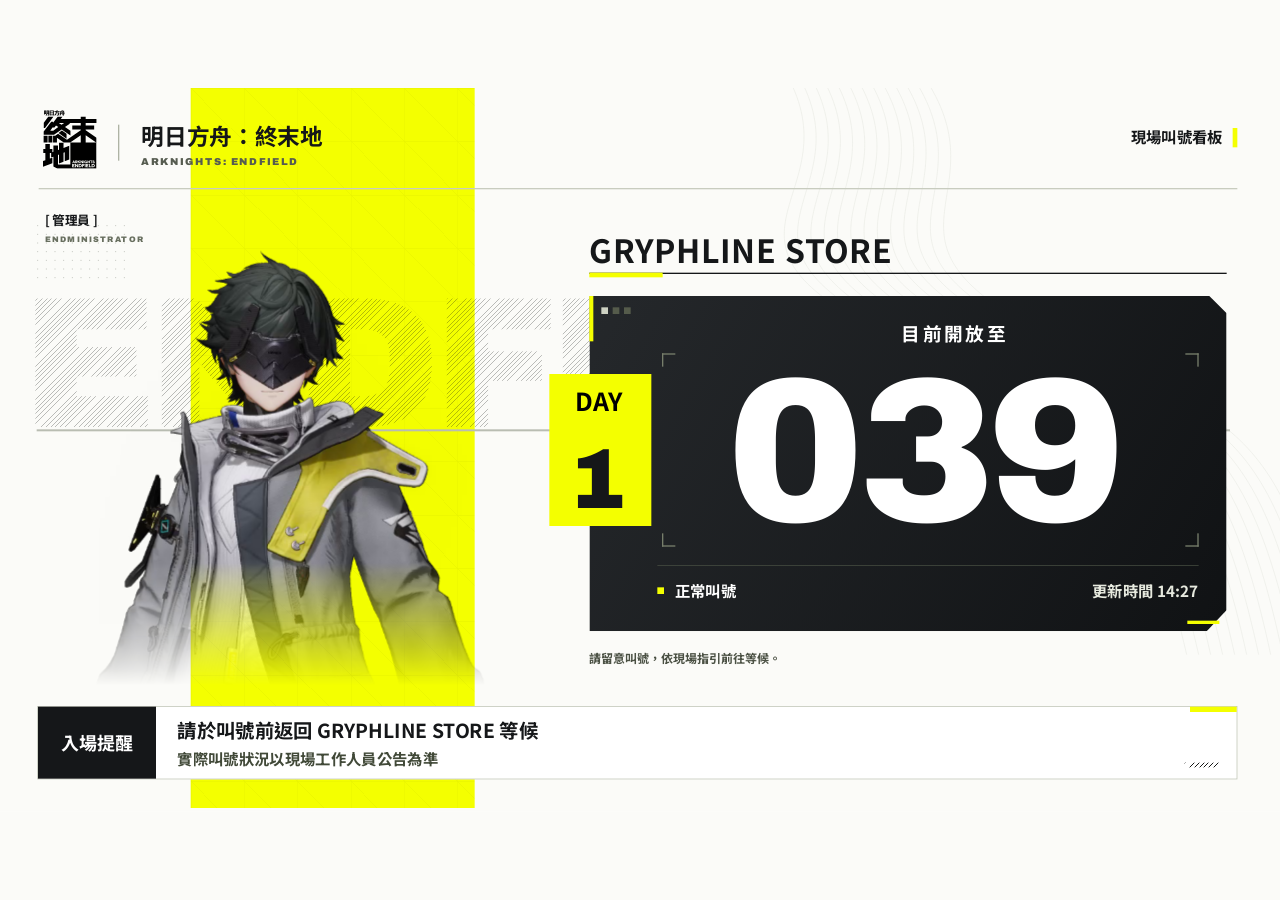
==== index.html @ 5b3ee058 "Publish Endfield queue website v1.0.2" ====
<!doctype html><html lang="zh-Hant"><head>
<meta charset="utf-8"><meta name="viewport" content="width=device-width,initial-scale=1"><meta name="theme-color" content="#f4ff00">
<title>明日方舟：終末地｜GRYPHLINE STORE 叫號看板</title><link rel="icon" href="assets/endfield-logo-original.svg" type="image/svg+xml">
<link rel="preload" href="assets/Archivo-variable.woff2" as="font" type="font/woff2" crossorigin><link rel="stylesheet" href="ui.css"><script defer src="content.js"></script><script defer src="runtime.js"></script></head>
<body><main class="canvas" aria-label="GRYPHLINE STORE 現場叫號看板">
<div class="yellow-band" aria-hidden="true"></div><div class="topography" aria-hidden="true"></div><div class="background-word" aria-hidden="true">ENDFIELD</div><div class="background-rule" aria-hidden="true"></div><div class="dot-grid" aria-hidden="true"></div>
<header class="header"><img class="logo" src="assets/endfield-logo-original.svg" alt="明日方舟：終末地"><span class="divider" aria-hidden="true"></span><div class="identity"><div class="event">明日方舟：終末地</div><div class="english">ARKNIGHTS: ENDFIELD</div></div><div class="header-note">現場叫號看板</div><span class="header-accent" aria-hidden="true"></span></header>
<div class="character-caption" aria-hidden="true"><b>[ 管理員 ]</b><small>ENDMINISTRATOR</small></div>
<div class="character-stage" aria-hidden="true"><div class="character-layer is-active" data-character="male"><img class="character-poster" src="assets/male-3d-frame.png" alt=""><canvas class="character-video" width="960" height="540"></canvas></div><div class="character-layer" data-character="female"><img class="character-poster" src="assets/female-3d-frame.png" alt=""><canvas class="character-video" width="960" height="540"></canvas></div></div>
<section class="queue" aria-labelledby="store-title"><h1 id="store-title" class="title">GRYPHLINE STORE</h1><div class="title-rule" aria-hidden="true"></div><div class="panel">
<div class="panel-surface" aria-hidden="true"></div><div class="panel-accent" aria-hidden="true"></div><div class="panel-markers" aria-hidden="true"><i></i><i></i><i></i></div><div class="label">目前開放至</div>
<div class="day-badge" aria-hidden="true"><svg class="day-label" viewBox="0 0 120 40"><text>DAY</text></svg><svg class="day-value" viewBox="0 0 120 100"><text>1</text></svg></div><svg class="number" viewBox="0 0 620 228" aria-hidden="true"><text>039</text></svg>
<p class="sr-only queue-announcement" aria-live="polite" aria-atomic="true">DAY 1，目前開放至 039。</p><div class="number-corners" aria-hidden="true"><i></i><i></i><i></i><i></i></div>
<div class="meta"><span class="status"><i aria-hidden="true"></i><span>正常叫號</span></span><span class="updated">更新時間 14:27</span></div><div class="edge-motion" aria-hidden="true"></div></div><div class="queue-note">請留意叫號，依現場指引前往等候。</div></section>
<aside class="notice" aria-label="入場提醒"><div class="notice-tag">入場提醒</div><div class="notice-copy"><div class="notice-main">請於叫號前返回 GRYPHLINE STORE 等候</div><div class="notice-sub">實際叫號狀況以現場工作人員公告為準</div></div></aside>
</main></body></html>
---- ui.css ----
@font-face{font-family:QueueTC;src:url('assets/NotoSansTC-variable.woff2') format('woff2');font-weight:100 900;font-display:swap}
@font-face{font-family:QueueDigits;src:url('assets/Archivo-variable.woff2') format('woff2');font-weight:100 900;font-stretch:62% 125%;font-display:swap}
:root{color-scheme:light;--yellow:#f4ff00;--ink:#151719}*{box-sizing:border-box}html,body{margin:0;background:#fbfbf8;overflow-x:hidden}body{font-family:QueueTC,'Microsoft JhengHei',sans-serif;font-weight:700;color:var(--ink)}
.canvas{position:absolute;width:1920px;height:1080px;overflow:hidden;background:#fbfbf8;transform-origin:0 0;font-synthesis:none}
.yellow-band{position:absolute;left:286px;top:0;width:426px;height:1080px;background:var(--yellow)}.yellow-band:after{content:'';position:absolute;inset:0;background:url('assets/block-bg-original.svg') 0 0/80px 80px;opacity:.055;animation:grid-drift 36s linear infinite}
.topography{position:absolute;left:1110px;top:-100px;width:850px;height:1000px;background:url('assets/topography.svg') center/100% 100% no-repeat;opacity:.2;animation:terrain-drift 20s ease-in-out infinite alternate}
.background-word{position:absolute;left:32px;top:276px;font:900 280px/1 QueueDigits,sans-serif;letter-spacing:-12px;white-space:nowrap;background:repeating-linear-gradient(135deg,#171917 0 1px,transparent 1px 5px);background-clip:text;-webkit-background-clip:text;color:transparent;opacity:.28}.background-rule{position:absolute;left:55px;top:512px;width:1790px;height:3px;background:#b9bdb2}.dot-grid{position:absolute;left:50px;top:200px;width:140px;height:95px;background:radial-gradient(#6c7065 1px,transparent 1px) 0 0/13px 13px;opacity:.42}
.header{position:absolute;left:58px;top:0;width:1798px;height:152px;border-bottom:2px solid #c8ccbf}.logo{position:absolute;left:6px;top:33px;width:81px;height:88px;object-fit:contain}.divider{position:absolute;left:119px;top:55px;width:2px;height:54px;background:#aeb3a4}.identity{position:absolute;left:154px;top:45px}.event{font-size:34px;line-height:1.5}.english{font:900 15px/1.3 QueueDigits,sans-serif;letter-spacing:2px;color:#565c50;margin-top:5px}.header-note{position:absolute;right:22px;top:53px;font-size:23px;line-height:40px}.header-accent{position:absolute;right:0;top:60px;width:7px;height:29px;background:var(--yellow)}
.character-caption{position:absolute;left:67px;top:184px;font-size:19px}.character-caption small{display:block;font:900 12px/1.5 QueueDigits,sans-serif;letter-spacing:2px;color:#686f5f;margin-top:7px}
.character-stage{position:absolute;left:20px;top:217px;width:840px;height:679px;overflow:hidden;mask-image:linear-gradient(to bottom,#000 73%,transparent 100%);-webkit-mask-image:linear-gradient(to bottom,#000 73%,transparent 100%)}.character-layer{position:absolute;inset:0;opacity:0;transition:opacity 850ms ease-in-out;pointer-events:none}.character-layer.is-active{opacity:1}.character-poster,.character-video{position:absolute;width:1897.412px;height:1067.294px;max-width:none;left:-543.529px;top:0}.character-layer[data-character=female] .character-poster,.character-layer[data-character=female] .character-video{left:-573.176px;top:-98.824px}.character-video{opacity:0}.character-layer.has-video .character-video{opacity:1}.character-layer.has-video .character-poster{opacity:0}
.queue{position:absolute;left:884px;top:208px;width:956px;height:672px}.title{margin:0;height:69px;display:flex;align-items:center;font-size:48px;line-height:1.2;letter-spacing:1px;white-space:nowrap}.title-rule{position:absolute;top:69px;width:100%;height:2px;background:var(--ink)}.title-rule:before{content:'';position:absolute;left:0;top:0;width:110px;height:7px;background:var(--yellow)}
.panel{position:absolute;top:104px;width:956px;height:503px;color:#fff}.panel-surface{position:absolute;inset:0;background:linear-gradient(120deg,#25282b,#101214);clip-path:polygon(0 0,calc(100% - 26px) 0,100% 26px,100% calc(100% - 32px),calc(100% - 30px) 100%,0 100%)}.panel-accent{position:absolute;left:0;top:0;width:6px;height:68px;background:var(--yellow)}.panel-markers{position:absolute;left:18px;top:17px;display:flex;gap:7px}.panel-markers i{width:10px;height:10px;background:#555b4b}.panel-markers i:first-child{background:#cdd1c2}.label{position:absolute;left:160px;right:20px;top:34px;font-size:28px;letter-spacing:4px;line-height:1.5;text-align:center}
.day-badge{position:absolute;left:-60px;top:117px;width:152px;height:228px;background:var(--yellow);color:var(--ink)}.day-badge svg{position:absolute;overflow:visible}.day-label{left:16px;top:22px;width:120px;height:40px}.day-value{left:16px;top:106px;width:120px;height:100px}.day-label text{font-family:QueueTC,sans-serif;font-size:36px;font-weight:700}.day-value text,.number text{font-family:QueueDigits,sans-serif;font-weight:900;font-size:310px;fill:currentColor}.number{position:absolute;left:196px;top:117px;width:620px;height:228px;overflow:visible;color:#fff}.number text{font-variant-numeric:tabular-nums;letter-spacing:-10px}
.number-corners{position:absolute;left:109px;top:86px;width:805px;height:290px;pointer-events:none}.number-corners i{position:absolute;width:20px;height:20px;border-color:#777e6b;border-style:solid;border-width:0}.number-corners i:nth-child(1){left:0;top:0;border-left-width:2px;border-top-width:2px}.number-corners i:nth-child(2){right:0;top:0;border-right-width:2px;border-top-width:2px}.number-corners i:nth-child(3){left:0;bottom:0;border-left-width:2px;border-bottom-width:2px}.number-corners i:nth-child(4){right:0;bottom:0;border-right-width:2px;border-bottom-width:2px}
.meta{position:absolute;left:102px;right:42px;top:404px;height:75px;border-top:1px solid #4c5345;display:flex;align-items:center;justify-content:space-between;font-size:23px;gap:20px;white-space:nowrap}.status{display:flex;align-items:center;gap:16px}.status i{width:10px;height:10px;background:var(--yellow)}.updated{color:#e6e9de}.edge-motion{position:absolute;right:11px;bottom:11px;width:48px;height:5px;background:var(--yellow);animation:edge-travel 8s ease-in-out infinite}.queue-note{position:absolute;top:633px;font-size:18px;color:#4b5144;line-height:1.5}
.notice{position:absolute;left:56px;top:927px;width:1800px;min-height:102px;border:1px solid #b6bcac;background:#fff;display:flex;align-items:stretch}.notice-tag{width:177px;flex-shrink:0;background:var(--ink);color:#fff;display:flex;align-items:center;justify-content:center;font-size:27px;line-height:1.4}.notice-copy{padding:14px 72px 14px 32px;display:flex;flex-direction:column;justify-content:center;gap:7px;min-width:0}.notice-main{font-size:29px;line-height:1.4;overflow-wrap:anywhere}.notice-sub{font-size:23px;line-height:1.4;color:#414938;overflow-wrap:anywhere}.notice:before{content:'';position:absolute;right:0;top:0;width:70px;height:8px;background:var(--yellow)}.notice:after{content:'';position:absolute;right:24px;bottom:17px;width:54px;height:7px;background:repeating-linear-gradient(135deg,#171917 0 1px,transparent 1px 5px)}
.sr-only{position:absolute;width:1px;height:1px;clip-path:inset(50%);overflow:hidden;white-space:nowrap}
.mobile.canvas{width:360px;height:640px;background:#fff}.mobile .yellow-band{left:109px;top:70px;width:144px;height:482px}.mobile .topography{display:none}.mobile .background-word{left:-5px;top:423px;font-size:71px;letter-spacing:-3px;opacity:.48}.mobile .background-rule{left:12px;top:484px;width:336px;height:2px}.mobile .dot-grid{left:14px;top:347px;width:59px;height:45px;opacity:.35}
.mobile .header{left:17px;width:326px;height:70px;border-bottom-width:1px}.mobile .logo{left:1px;top:12px;width:42px;height:46px}.mobile .divider{left:56px;top:22px;width:1px;height:31px}.mobile .identity{left:70px;top:13px}.mobile .event{font-size:17px;line-height:1.5}.mobile .english{display:none}.mobile .header-note{left:70px;right:auto;top:39px;font-size:11px;line-height:20px}.mobile .header-accent{right:5px;top:18px;width:8px;height:35px}.mobile .character-caption{display:none}
.mobile .character-stage{left:1px;top:334px;width:359px;height:216px}.mobile .character-poster,.mobile .character-video{width:810.918px;height:456.141px;left:-232.294px;top:7px}.mobile .character-layer[data-character=female] .character-poster,.mobile .character-layer[data-character=female] .character-video{left:-244.965px;top:-49.235px}
.mobile .queue{left:16px;top:85px;width:328px;height:246px}.mobile .title{height:35px;background:#fff;padding-left:8px;font-size:21px;letter-spacing:.1px;line-height:1.2}.mobile .title-rule{top:35px}.mobile .title-rule:before{width:50px;height:4px}.mobile .panel{top:48px;width:328px;height:198px}.mobile .panel-surface{clip-path:polygon(0 0,calc(100% - 12px) 0,100% 12px,100% calc(100% - 14px),calc(100% - 14px) 100%,0 100%)}.mobile .panel-accent{width:4px;height:32px}.mobile .panel-markers{display:none}.mobile .label{left:60px;right:28px;top:13px;font-size:14px;letter-spacing:2px;line-height:1.4}
.mobile .day-badge{left:-7px;top:52.5px;width:48px;height:81px}.mobile .day-label{left:3px;top:8px;width:42px;height:14px}.mobile .day-value{left:3px;top:32px;width:42px;height:35px}.mobile .number{left:54px;top:49.5px;width:256px;height:87px}.mobile .number-corners{left:53px;top:41px;width:259px;height:104px}.mobile .number-corners i{width:7px;height:7px;border-width:0}.mobile .number-corners i:nth-child(1){border-width:1px 0 0 1px}.mobile .number-corners i:nth-child(2){border-width:1px 1px 0 0}.mobile .number-corners i:nth-child(3){border-width:0 0 1px 1px}.mobile .number-corners i:nth-child(4){border-width:0 1px 1px 0}
.mobile .meta{left:14px;right:15px;top:156px;height:36px;font-size:11px;gap:8px}.mobile .status{gap:7px}.mobile .status i{width:5px;height:5px}.mobile .edge-motion{right:9px;bottom:0;width:19px;height:3px}.mobile .queue-note{display:none}
.mobile .notice{left:16px;top:549px;width:328px;min-height:76px;display:block}.mobile .notice-tag{font-size:11px;line-height:20px;height:22px;width:68px}.mobile .notice-copy{display:flex;gap:5px;padding:8px 8px 9px}.mobile .notice-main{font-size:12px;line-height:1.45}.mobile .notice-sub{font-size:11px;line-height:1.45}.mobile .notice:before,.mobile .notice:after{display:none}
@keyframes grid-drift{to{background-position:80px 80px}}@keyframes terrain-drift{to{transform:translate(12px,7px)}}@keyframes edge-travel{0%,22%,100%{transform:translateX(0);opacity:1}55%,75%{transform:translateX(-100px);opacity:.5}}
.motion-off *,.motion-off *:before,.motion-off *:after,.background-off .yellow-band:after,.background-off .topography,.background-off .edge-motion{animation:none!important}.motion-off .character-layer{transition:none}@media(prefers-reduced-motion:reduce){*,*:before,*:after{animation:none!important;transition:none!important}}
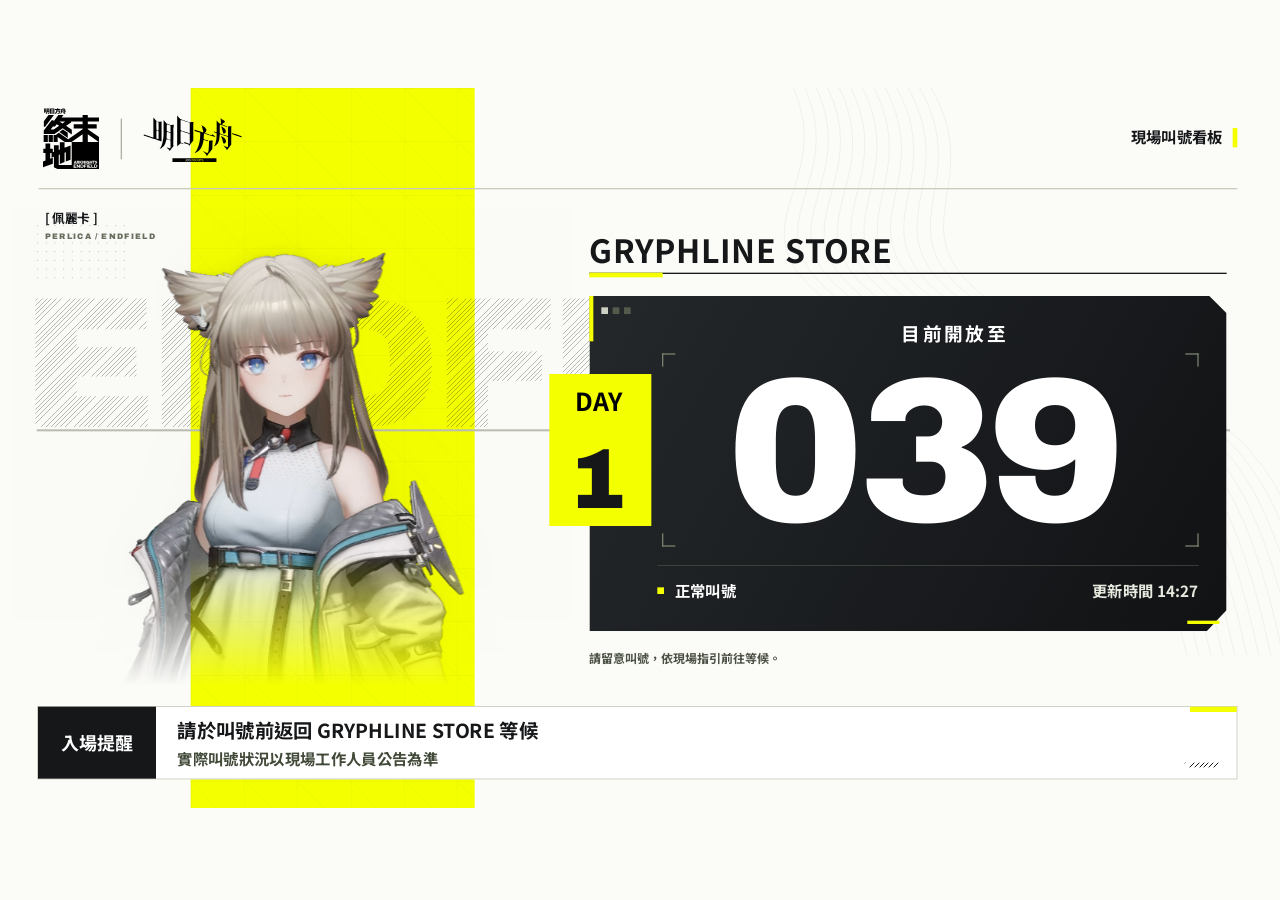
==== commit 0d15ea41: "Implement approved V6 and resilient Perlica video playback" ====
--- a/index.html
+++ b/index.html
@@ -1,12 +1,12 @@
 <!doctype html><html lang="zh-Hant"><head>
 <meta charset="utf-8"><meta name="viewport" content="width=device-width,initial-scale=1"><meta name="theme-color" content="#f4ff00">
-<title>明日方舟：終末地｜GRYPHLINE STORE 叫號看板</title><link rel="icon" href="assets/endfield-logo-original.svg" type="image/svg+xml">
-<link rel="preload" href="assets/Archivo-variable.woff2" as="font" type="font/woff2" crossorigin><link rel="stylesheet" href="ui.css"><script defer src="content.js"></script><script defer src="runtime.js"></script></head>
+<title>明日方舟 × 終末地｜GRYPHLINE STORE 叫號看板</title><link rel="icon" href="assets/endfield-logo-original.svg" type="image/svg+xml">
+<link rel="preload" href="assets/Archivo-variable.woff2" as="font" type="font/woff2" crossorigin><link rel="stylesheet" href="ui.css?v=2.0.0"><script defer src="content.js?v=2.0.0"></script><link rel="stylesheet" href="v6.css?v=2.0.0"><script defer src="video-player.js?v=2.0.0"></script><script defer src="runtime.js?v=2.0.0"></script></head>
 <body><main class="canvas" aria-label="GRYPHLINE STORE 現場叫號看板">
 <div class="yellow-band" aria-hidden="true"></div><div class="topography" aria-hidden="true"></div><div class="background-word" aria-hidden="true">ENDFIELD</div><div class="background-rule" aria-hidden="true"></div><div class="dot-grid" aria-hidden="true"></div>
-<header class="header"><img class="logo" src="assets/endfield-logo-original.svg" alt="明日方舟：終末地"><span class="divider" aria-hidden="true"></span><div class="identity"><div class="event">明日方舟：終末地</div><div class="english">ARKNIGHTS: ENDFIELD</div></div><div class="header-note">現場叫號看板</div><span class="header-accent" aria-hidden="true"></span></header>
-<div class="character-caption" aria-hidden="true"><b>[ 管理員 ]</b><small>ENDMINISTRATOR</small></div>
-<div class="character-stage" aria-hidden="true"><div class="character-layer is-active" data-character="male"><img class="character-poster" src="assets/male-3d-frame.png" alt=""><canvas class="character-video" width="960" height="540"></canvas></div><div class="character-layer" data-character="female"><img class="character-poster" src="assets/female-3d-frame.png" alt=""><canvas class="character-video" width="960" height="540"></canvas></div></div>
+<header class="header"><div class="brand-pair"><img class="brand-endfield" src="assets/endfield-logo-original.svg" alt="明日方舟：終末地"><span class="brand-divider" aria-hidden="true"></span><img class="brand-arknights" src="assets/arknights-logo.svg" alt="明日方舟"></div><div class="header-note">現場叫號看板</div><span class="header-accent" aria-hidden="true"></span></header>
+<div class="character-caption" aria-hidden="true"><b class="operator-name">[ 佩麗卡 ]</b><small class="operator-en">PERLICA / ENDFIELD</small></div>
+<div class="amiya-scene" aria-hidden="true"><img src="assets/amiya-e1.png" alt=""><span>RHODES ISLAND</span></div><div class="character-stage" aria-hidden="true"><div class="character-layer is-active" data-character="perlica"><img class="character-poster" fetchpriority="high" src="assets/perlica-poster.png" alt=""><canvas class="character-video" width="960" height="540"></canvas></div><div class="character-layer" data-character="amiya"><img class="character-poster" src="assets/amiya.png" alt=""></div></div>
 <section class="queue" aria-labelledby="store-title"><h1 id="store-title" class="title">GRYPHLINE STORE</h1><div class="title-rule" aria-hidden="true"></div><div class="panel">
 <div class="panel-surface" aria-hidden="true"></div><div class="panel-accent" aria-hidden="true"></div><div class="panel-markers" aria-hidden="true"><i></i><i></i><i></i></div><div class="label">目前開放至</div>
 <div class="day-badge" aria-hidden="true"><svg class="day-label" viewBox="0 0 120 40"><text>DAY</text></svg><svg class="day-value" viewBox="0 0 120 100"><text>1</text></svg></div><svg class="number" viewBox="0 0 620 228" aria-hidden="true"><text>039</text></svg>
@@ -14,3 +14,4 @@
 <div class="meta"><span class="status"><i aria-hidden="true"></i><span>正常叫號</span></span><span class="updated">更新時間 14:27</span></div><div class="edge-motion" aria-hidden="true"></div></div><div class="queue-note">請留意叫號，依現場指引前往等候。</div></section>
 <aside class="notice" aria-label="入場提醒"><div class="notice-tag">入場提醒</div><div class="notice-copy"><div class="notice-main">請於叫號前返回 GRYPHLINE STORE 等候</div><div class="notice-sub">實際叫號狀況以現場工作人員公告為準</div></div></aside>
 </main></body></html>
+
--- a/v6.css
+++ b/v6.css
@@ -0,0 +1,33 @@
+/* Approved V6 composition, consolidated from handoff-v6/proposal.css. */
+.brand-pair{position:absolute;left:6px;top:26px;height:100px;display:flex;align-items:center;gap:32px}
+.brand-endfield{width:85px;height:94px;object-fit:contain}.brand-divider{height:61px;width:2px;background:#aeb3a4}
+.brand-arknights{width:148px;height:72px;object-fit:contain}
+.character-caption{z-index:2;top:180px;left:67px}
+.character-stage{top:180px;height:716px}
+.character-layer[data-character=perlica] .character-poster,.character-layer[data-character=perlica] .character-video{width:2200px;height:1237.5px;left:-685px;top:-90px}
+.character-layer[data-character=amiya] .character-poster{width:1650px;height:1650px;left:-425px;top:-24px}
+.character-video,.character-poster{transition:opacity 250ms ease}
+.video-decoder{position:fixed;left:0;bottom:0;width:1px;height:1px;opacity:.001;pointer-events:none}
+.amiya-scene{position:absolute;left:40px;top:230px;width:790px;height:666px;overflow:hidden;pointer-events:none;opacity:0;transition:opacity 850ms ease-in-out;background:none;mask-image:linear-gradient(to right,transparent,#000 12%,#000 85%,transparent);-webkit-mask-image:linear-gradient(to right,transparent,#000 12%,#000 85%,transparent)}
+.amiya .amiya-scene{opacity:1}
+.amiya-scene img{position:absolute;width:1900px;height:auto;max-width:none;left:-690px;top:-435px;opacity:.27;mask-image:linear-gradient(to bottom,transparent 435px,#000 525px,#000 650px,transparent 820px);-webkit-mask-image:linear-gradient(to bottom,transparent 435px,#000 525px,#000 650px,transparent 820px)}
+.amiya-scene span{position:absolute;top:335px;left:18px;font:900 116px/1 QueueDigits,sans-serif;color:#1517190d;white-space:nowrap;letter-spacing:-5px}
+.amiya .yellow-band{height:152px}.amiya .background-word,.amiya .background-rule,.amiya .dot-grid{opacity:0}
+.character-layer[data-character=amiya] .character-poster{animation:amiya-front 6.5s ease-in-out infinite alternate;animation-play-state:paused}
+.amiya-scene img{animation:amiya-back 6.5s ease-in-out infinite alternate;animation-play-state:paused}
+.amiya:not(.characters-off) .character-layer[data-character=amiya] .character-poster,.amiya:not(.characters-off) .amiya-scene img{animation-play-state:running}
+.mobile .header{height:90px}.mobile .brand-pair{left:0;top:9px;height:53px;gap:14px}
+.mobile .brand-endfield{width:46px;height:50px}.mobile .brand-divider{height:32px;width:1px}.mobile .brand-arknights{width:80px;height:38px}
+.mobile .header-note{left:auto;right:13px;top:44px;width:auto;text-align:right;font-size:11px;line-height:16px;letter-spacing:.5px}.mobile .header-accent{width:5px;height:27px;right:0;top:24px}
+.mobile .queue{top:105px}.mobile .yellow-band{top:90px;height:519px}
+.mobile .character-stage{left:1px;top:316px;width:359px;height:293px;z-index:1;mask-image:linear-gradient(#000 80%,transparent);-webkit-mask-image:linear-gradient(#000 80%,transparent)}
+.mobile .character-layer[data-character=perlica] .character-poster,.mobile .character-layer[data-character=perlica] .character-video{width:880px;height:495px;left:-260px;top:-16px}
+.mobile .character-layer[data-character=amiya] .character-poster{width:570px;height:570px;left:-108px;top:2px}
+.mobile .background-word{top:470px}.mobile .background-rule{top:530px}.mobile .dot-grid{top:380px}.mobile .notice{top:609px;z-index:2}
+.mobile.amiya .yellow-band{display:none}
+.mobile .amiya-scene{left:16px;top:354px;width:328px;height:255px}
+.mobile .amiya-scene img{width:800px;left:-300px;top:-212px;mask-image:linear-gradient(to bottom,transparent 212px,#000 248px,#000 285px,transparent 365px);-webkit-mask-image:linear-gradient(to bottom,transparent 212px,#000 248px,#000 285px,transparent 365px)}
+.mobile .amiya-scene span{font-size:48px;top:150px;left:4px;letter-spacing:-2px}
+.mobile{--front-drift:5px;--back-drift:-7px}
+@keyframes amiya-front{to{transform:translateX(var(--front-drift,14px))}}@keyframes amiya-back{to{transform:translateX(var(--back-drift,-20px))}}
+.motion-off .amiya-scene,.motion-off .character-video,.motion-off .character-poster{transition:none}
